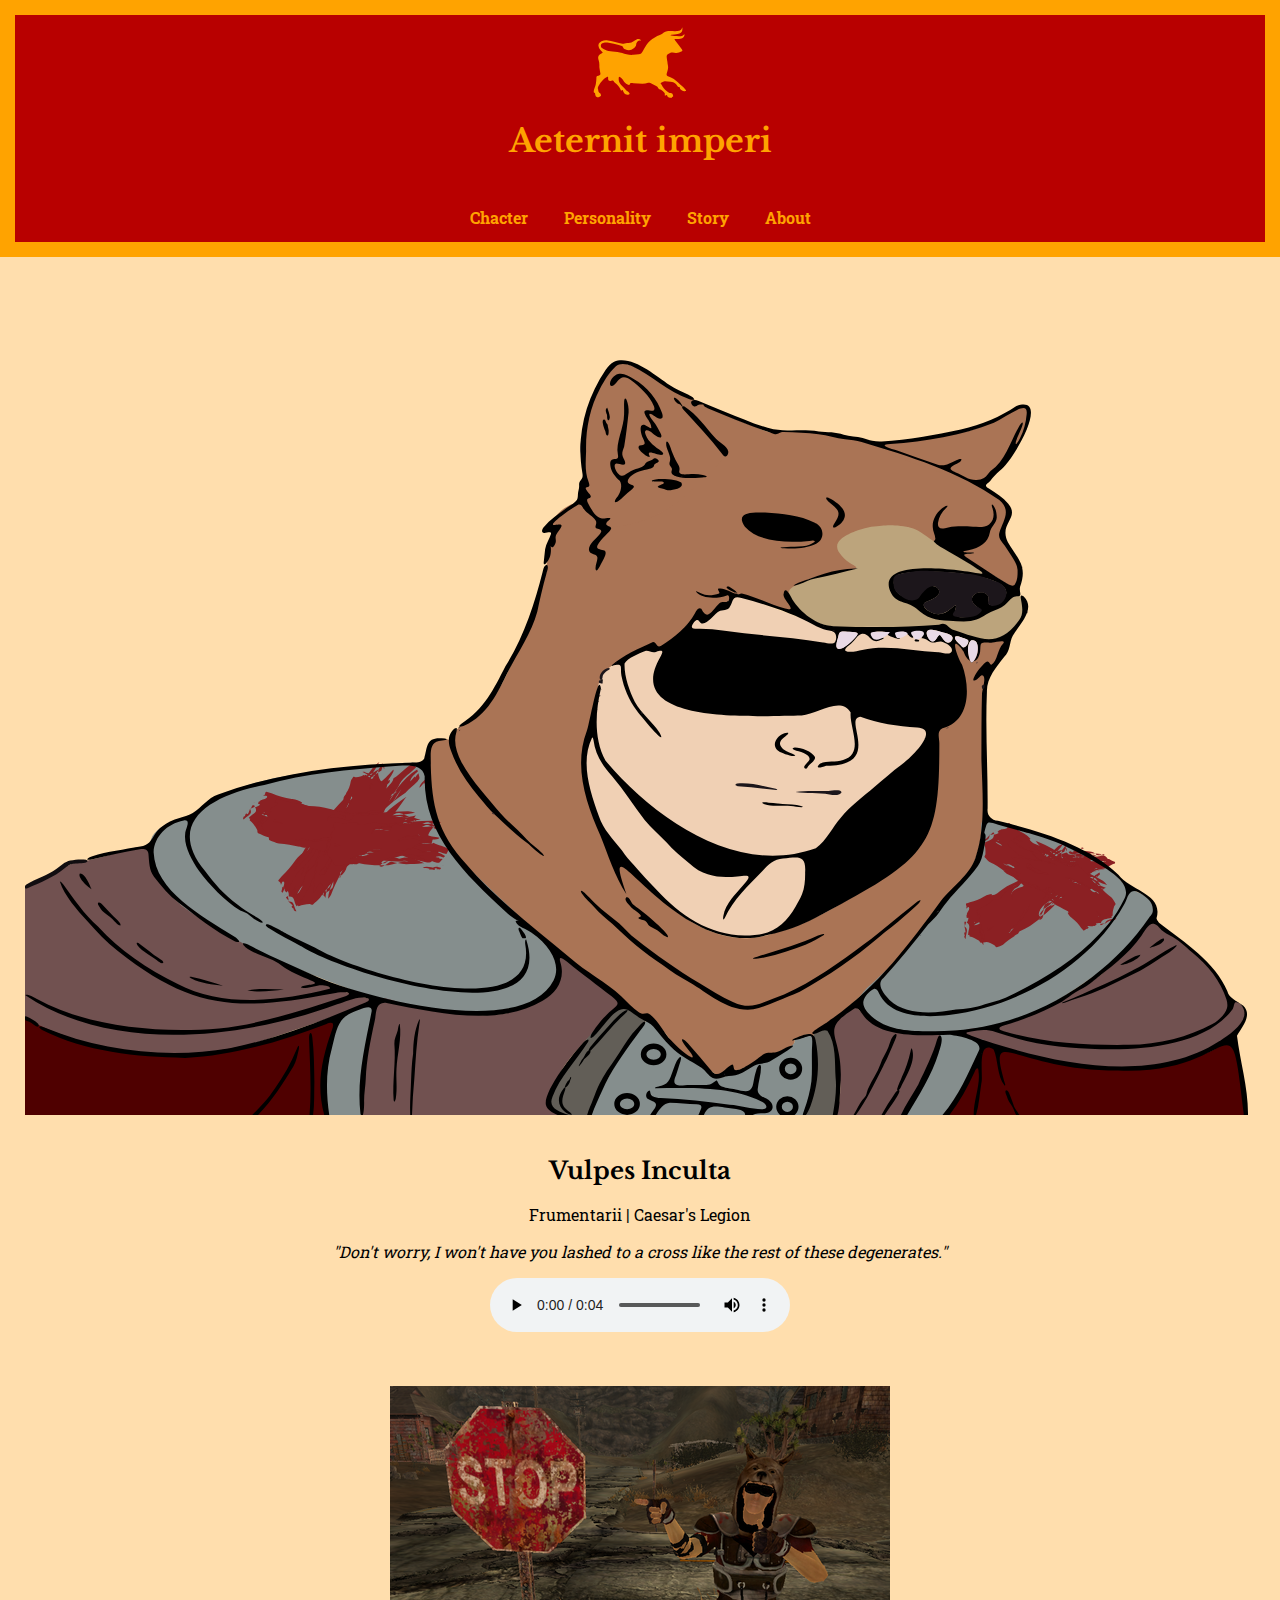
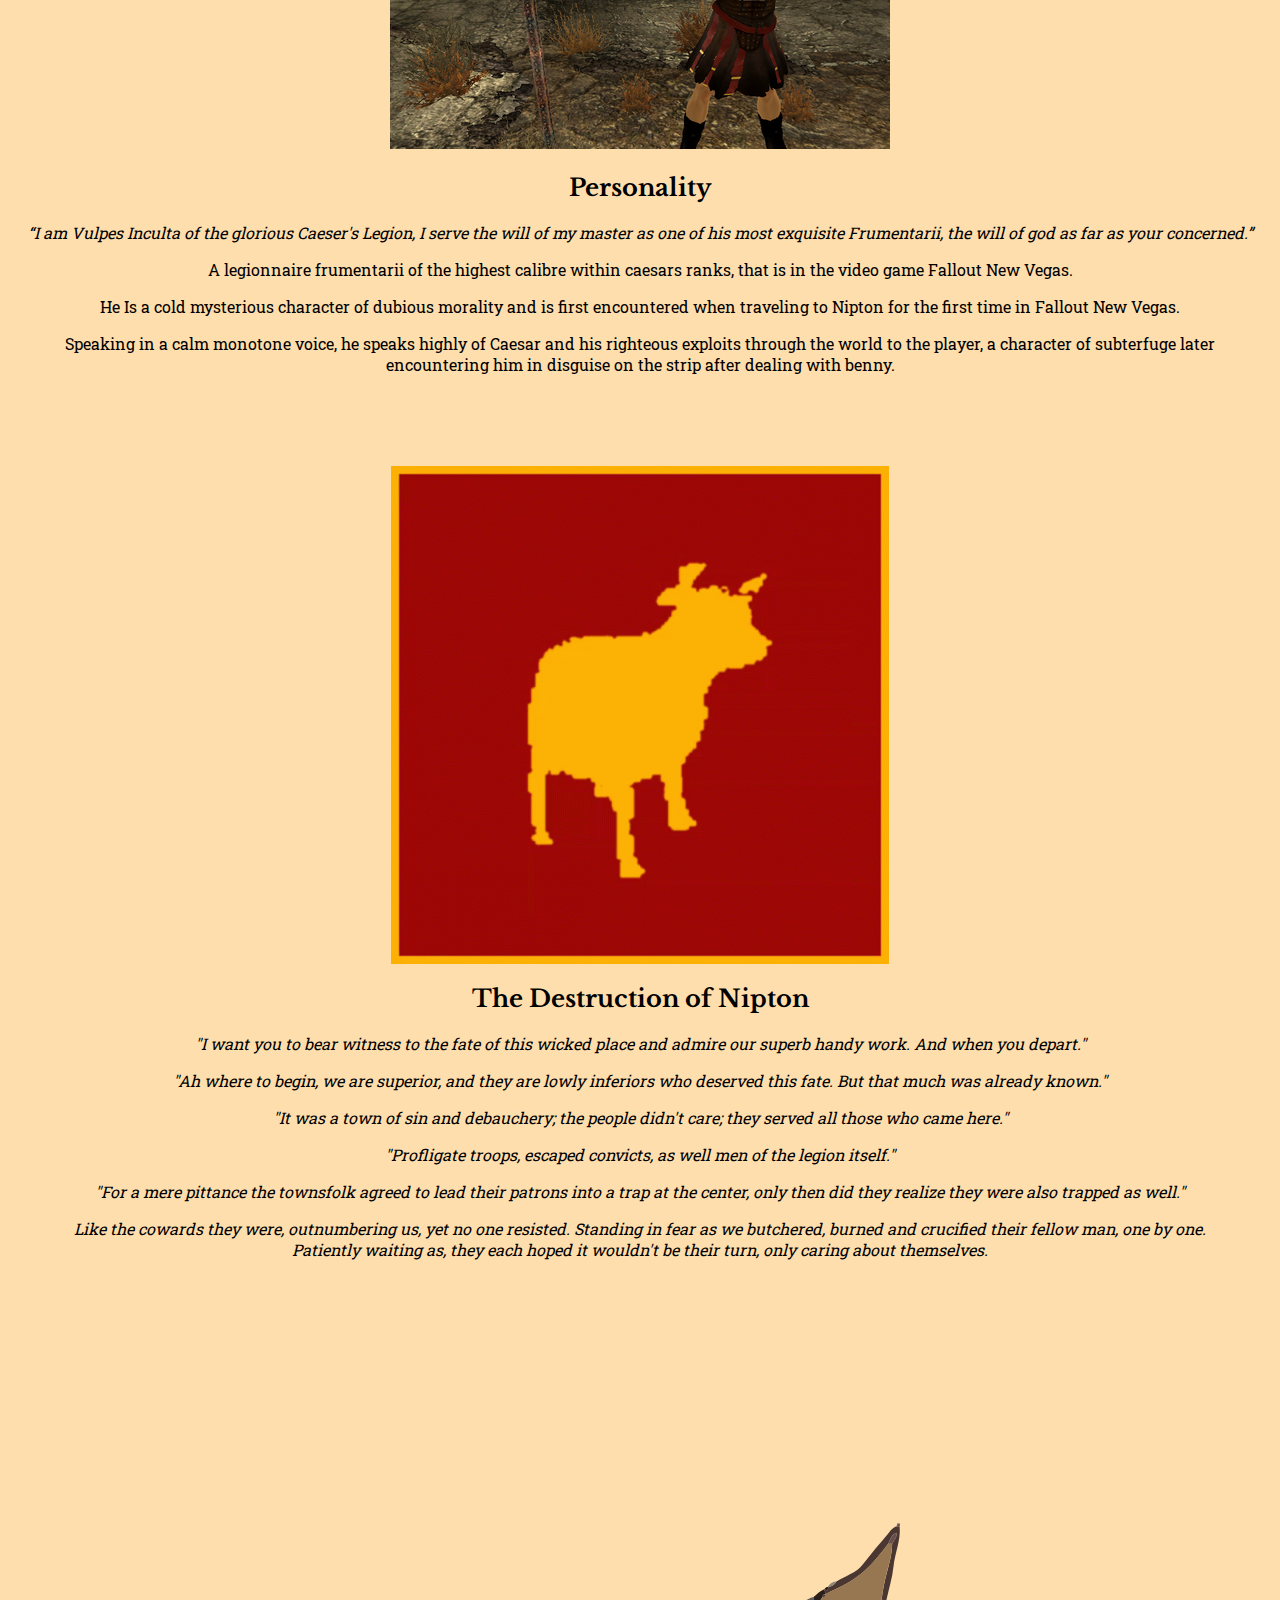
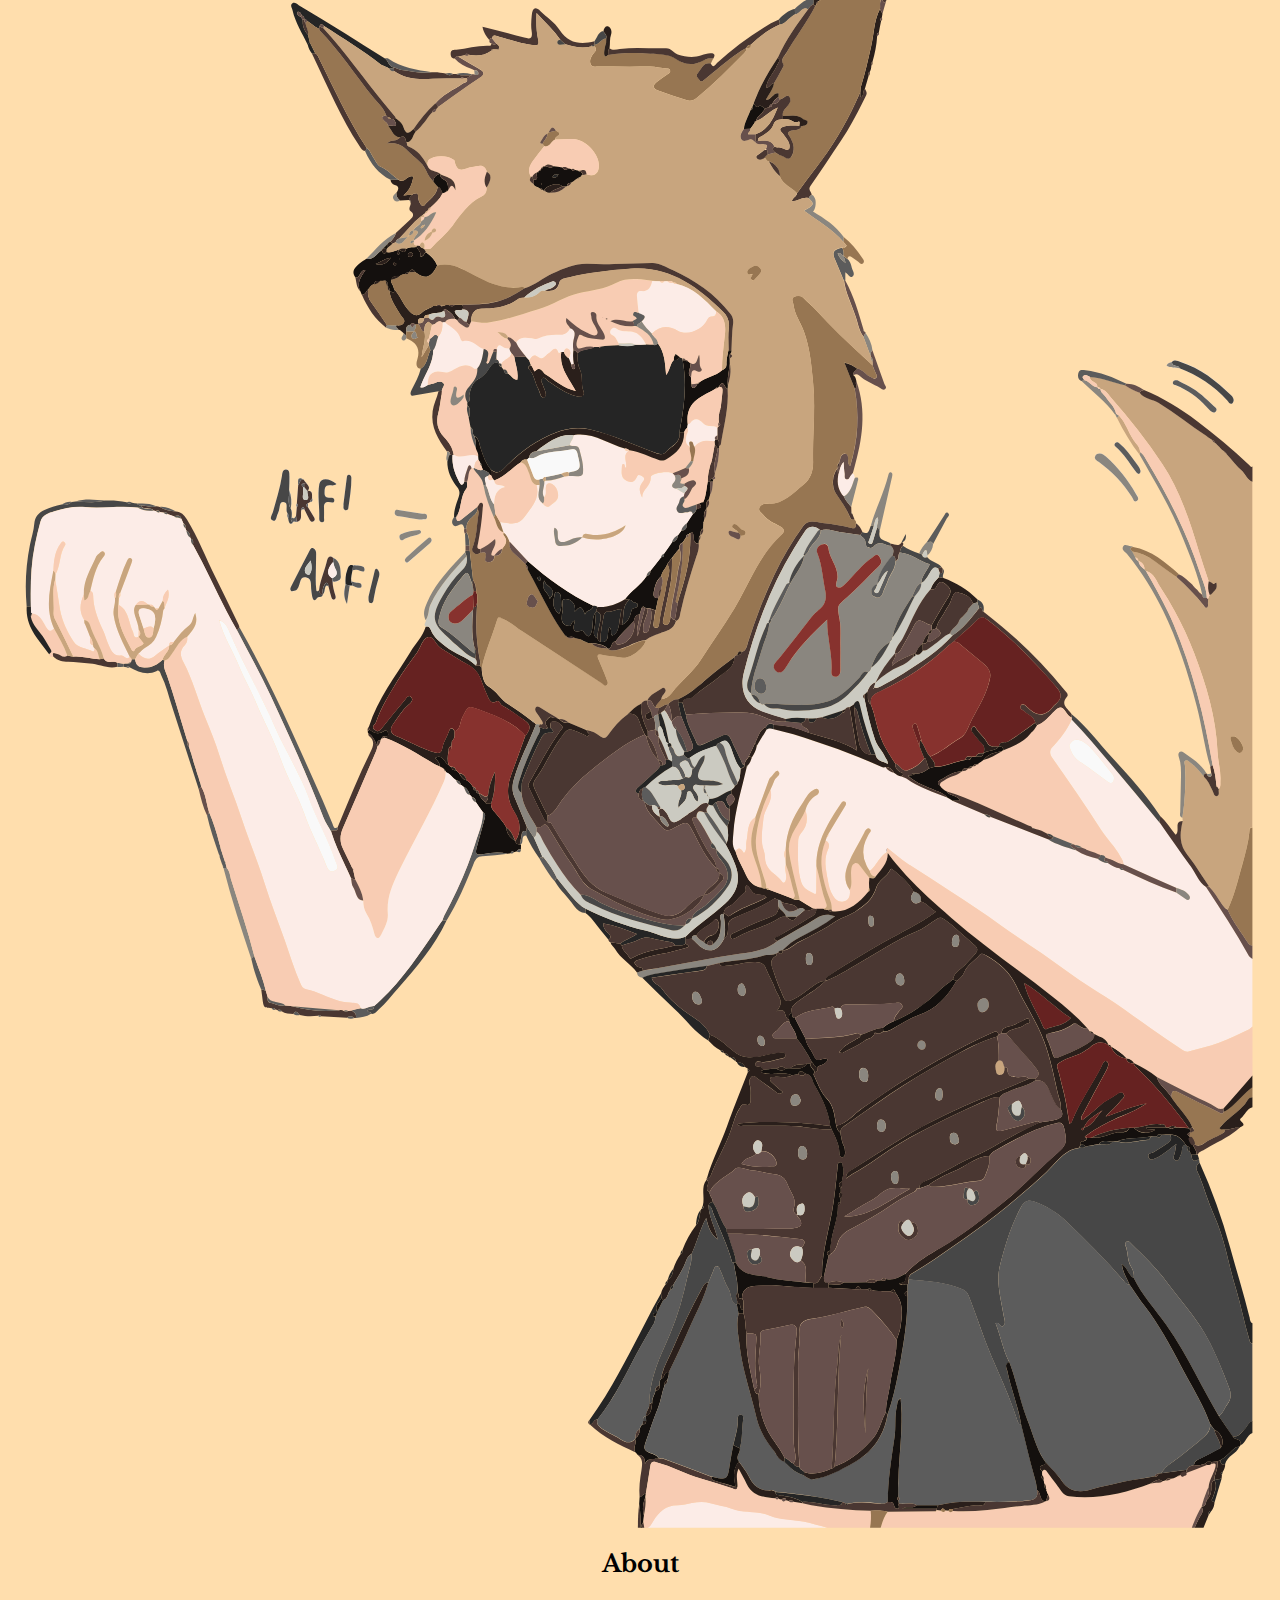
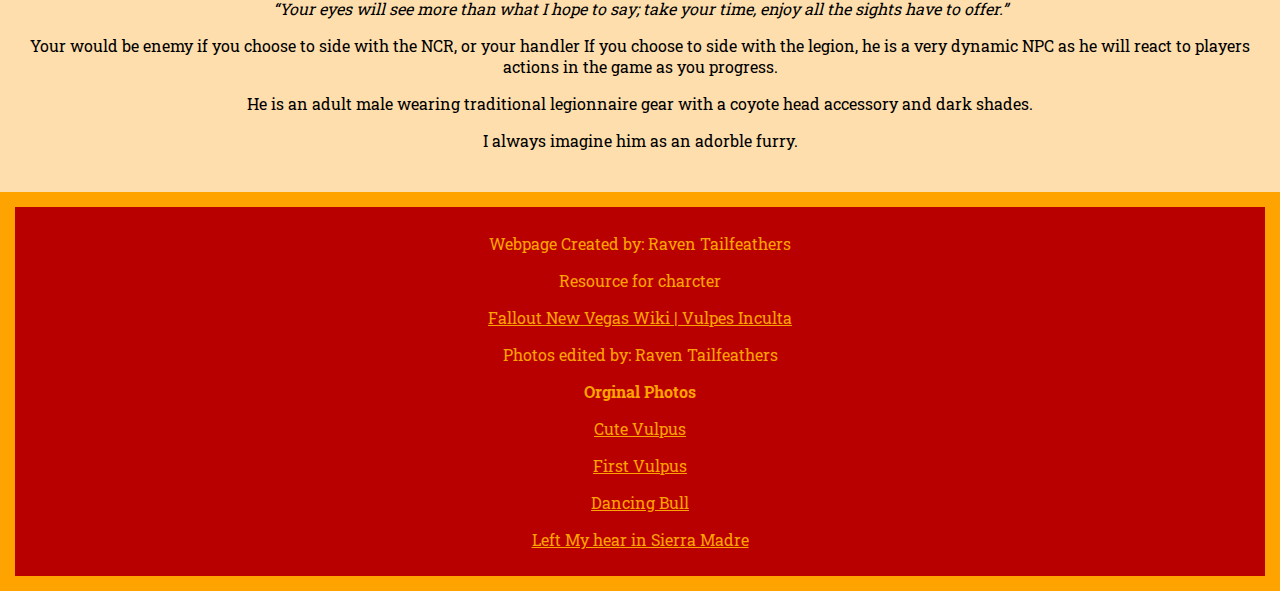
==== First_Page/Index.html @ f5d4653a "Add files via upload" ====
<!DOCTYPE html>
<html>
<head>
    <meta charset="UTF-8" />
    <title>Vulpes_Inculta</title>
    <!--Link-to-CSS----------------------------------------------------------------CSS-->
    <link rel="stylesheet" href="CSS/Style_sheet.css">
    <!--Link-to-fonts-------------------------------------------------------------Font-->
    <link href="https://fonts.googleapis.com/css2?family=Libre+Baskerville:ital,wght@0,400;0,700;1,400&display=swap" rel="stylesheet">
    <link href="https://fonts.googleapis.com/css2?family=Roboto+Slab:wght@100..900&display=swap" rel="stylesheet">
</head>
<body>
<header>
        <div class="Image">
        <img src="Assets/Bull_Standard_Icon.svg">
        </div>
        <h1>Aeternit imperi</h1>
</header>    
<nav>
<div id="navbar">
<ul>
    <li><a href="#Charcter_intro_Section"><b>Chacter</b></a></li>
    <li><a href="#Personality_Section"><b>Personality</b></a></li>
    <li><a href="#The_Nipton_Story_Section"><b>Story</b></a></li>   
    <li><a href="#About_Section"><b>About</b></a></li> 
</ul>
</div>
</nav>
<!----------------Xx First Section Charcter Intro xX------------------------------1st-S-->
<section id="Charcter_intro_Section">
<div class="Image">
<img src="Assets/vulpes_inculta.svg" alt="Stylized Legionnaire Portrait">
</div>
<br>
<h2>Vulpes Inculta</h2>
<p>Frumentarii | Caesar's Legion</p>
<p><i>"Don't worry, I won't have you lashed to a cross like the rest of these degenerates."</i></p>
<!--Audio Player Voice line-->
<audio controls>
<source src="Assets/Don't_worry.mp3" type="audio/mpeg">
</audio>
<!--Audio Player Voice line-->
</section>
<!----------------Xx End of First Section Charcter Intro xX-----------------------1st-S-->
<!----------------Xx Start of Second Section Charcter Personality xX--------------2nd-S-->
<section id="Personality_Section">
<div class="image">
<img src="Assets/Vulpus_inculta_02.png" alt="Vulpes Inculta">
</div>
<h2>Personality</h2>
<p><i>“I am Vulpes Inculta of the glorious Caeser's Legion, I serve the will of my master as one of his most exquisite Frumentarii, the will of god as far as your concerned.”</i></p>
<p>A legionnaire frumentarii of the highest calibre within caesars ranks, that is in the video game Fallout New Vegas.</p>
<p>He Is a cold mysterious character of dubious morality and is first encountered when traveling to Nipton for the first time in Fallout New Vegas.</p>
<p>Speaking in a calm monotone voice, he speaks highly of Caesar and his righteous exploits through the world to the player, a character of subterfuge later encountering him in disguise on the strip after dealing with benny.</p>
</section>
<!----------------Xx End of Second Section Charcter Personality xX-----------------2nd-S-->
<!----------------Xx Start of Third Section Chacter Story xX-----------------------3rd-S-->
<section id="The_Nipton_Story_Section">
<div class="Image" alt="Animated gif Vulpes Inculta">
<img src="Assets/Bull.gif" alt="Animated Dancing Bull">
</div>
<h2>The Destruction of Nipton</h2>
<p><i>"I want you to bear witness to the fate of this wicked place and admire our superb handy work. And when you depart."</i></p>
<p><i>"Ah where to begin, we are superior, and they are lowly inferiors who deserved this fate. But that much was already known."</i></p>
<p><i>"It was a town of sin and debauchery; the people didn't care; they served all those who came here."</i></p>
<p><i>"Profligate troops, escaped convicts, as well men of the legion itself."</i></p>
<p><i>"For a mere pittance the townsfolk agreed to lead their patrons into a trap at the center, only then did they realize they were also trapped as well."</i></p>
<p><i>Like the cowards they were, outnumbering us, yet no one resisted. Standing in fear as we butchered, burned and crucified their fellow man, one by one. Patiently waiting as, they each hoped it wouldn't be their turn, only caring about themselves.</i></p>
</section>
<br>
<!---------------Xx End of Third Section Charcter Story xX--------------------------3rd-S-->
<!---------------Xx Start of Fourth Section Charcter AboutxX------------------------4th-S-->
<section id="About_Section">
<div class="Image">  
<img src="Assets/Femboi_Vulpus-01.svg" alt="Vulpes Inculta">
</div>
<h2>About</h2>
<p><i>“Your eyes will see more than what I hope to say; take your time, enjoy all the sights have to offer.”</i></p>
<p>Your would be enemy if you choose to side with the NCR, or your handler If you choose to side with the legion, he is a very dynamic NPC as he will react to players actions in the game as you progress.</p>
<p>He is an adult male wearing traditional legionnaire gear with a coyote head accessory and dark shades.</p>
<p>I always imagine him as an adorble furry.</p>
</section>
<!----------------Xx End of Fourth Section Charcter About xX------------------------4th-S-->
<footer>
<p>Webpage Created by: Raven Tailfeathers</p>
<p>Resource for charcter</p>
<a href="https://fallout.fandom.com/wiki/Vulpes_Inculta" target="_blank">Fallout New Vegas Wiki | Vulpes Inculta</a>
<p>Photos edited by: Raven Tailfeathers</p>
<p><b>Orginal Photos</b></p>
<p><a href="https://www.google.com/url?sa=i&url=https%3A%2F%2Ffurbooru.org%2Fimages%2F331345%2Frelated&psig=AOvVaw3e93MwtJ-KcfuyiXsW3Ffy&ust=1728413942809000&source=images&cd=vfe&opi=89978449&ved=0CBcQjhxqFwoTCIjCzPX5_IgDFQAAAAAdAAAAABAK" target="_blank">Cute Vulpus</a></p>
<a href="https://www.google.com/url?sa=i&url=https%3A%2F%2Fwww.deviantart.com%2Fxcountingbodiesx%2Fart%2FVulpes-gif-396193988&psig=AOvVaw3e93MwtJ-KcfuyiXsW3Ffy&ust=1728413942809000&source=images&cd=vfe&opi=89978449&ved=0CBUQ3YkBahcKEwiIwsz1-fyIAxUAAAAAHQAAAAAQFQ" target="_blank">First Vulpus</a><p>
<a href="https://www.google.com/imgres?q=fnv%20legion%20gif&imgurl=https%3A%2F%2Fmedia.tenor.com%2Fyxk_pPa4YHYAAAAM%2Fcaesar-legion.gif&imgrefurl=https%3A%2F%2Ftenor.com%2Fview%2Flegion-caesar-fallout-fallout-new-vegas-legion-caesar-gif-25764155&docid=zb1L40LuozpmiM&tbnid=R_t28A6ki0K17M&vet=12ahUKEwiIo5r2-vyIAxW4IzQIHXuLLWcQM3oECFMQAA..i&w=220&h=220&hcb=2&ved=2ahUKEwiIo5r2-vyIAxW4IzQIHXuLLWcQM3oECFMQAA" target="_blank">Dancing Bull</a></p>
<p><a href="https://www.google.com/url?sa=i&url=https%3A%2F%2Fseethedivide.tumblr.com%2Fpost%2F90292250938%2Fso-i-found-this-vulpes-inculta-game&psig=AOvVaw3xcY4A-Z00WD6hvCrKgiCd&ust=1728414380640000&source=images&cd=vfe&opi=89978449&ved=0CBQQjRxqFwoTCIDSr7v7_IgDFQAAAAAdAAAAABAE" target="_blank">Left My hear in Sierra Madre </a></p>
</footer>
</body>
</html>
---- First_Page/CSS/Style_sheet.css ----
body{
    background-color: #FFDEAD;
    margin: 0;
    padding: 0;
    font-family: "Roboto Slab", serif;
}
h1, h2{text-align: center;
    font-family: "Libre Baskerville", serif;
}
header{
    color: #FFA300;
    background-color: #B80000;
    border-top: solid 15px;
    border-left: solid 15px;
    border-right: solid 15px;
    border-color: #FFA300;
    padding-top: 10px;
    padding-bottom: 10px;
}
ul {
    list-style-type: none;
    margin: 0;
    padding: 0;
    overflow: hidden;
    background-color: #B80000;
    border-left: solid 15px;
    border-right: solid 15px;
    border-bottom: solid 15px;
    border-color: #FFA300;
    text-align: center;
  }
li{
    display: inline;
  } 
li a {
    display: inline-block;
    color: #FFA300;
    text-align: center;
    padding: 14px 16px;
    text-decoration: none;
  }
li a:hover {
    color: #B80000;
    background-color: #FFA300;
}
footer{
    text-align: center;
    color: #FFA300;
    background-color: #B80000;
    padding: 10px;
    border: solid 15px;
    border-color: #FFA300;
}
footer a {
    color: #FFA300;
}
footer a:hover {
    color: #B80000;
    background-color: #FFA300;
}
.Image{
    display: flex;
    justify-content: center;
}
#Charcter_intro_Section{
    padding: 25px;
    margin-top: 50px;
    text-align: center;
}
#Personality_Section{
    text-align: center;
    padding: 25px;
}
#The_Nipton_Story_Section{
    text-align: center;
    padding: 25px;
    margin: 25px;
}
#About_Section{
    text-align: center;
    padding: 25px;
}
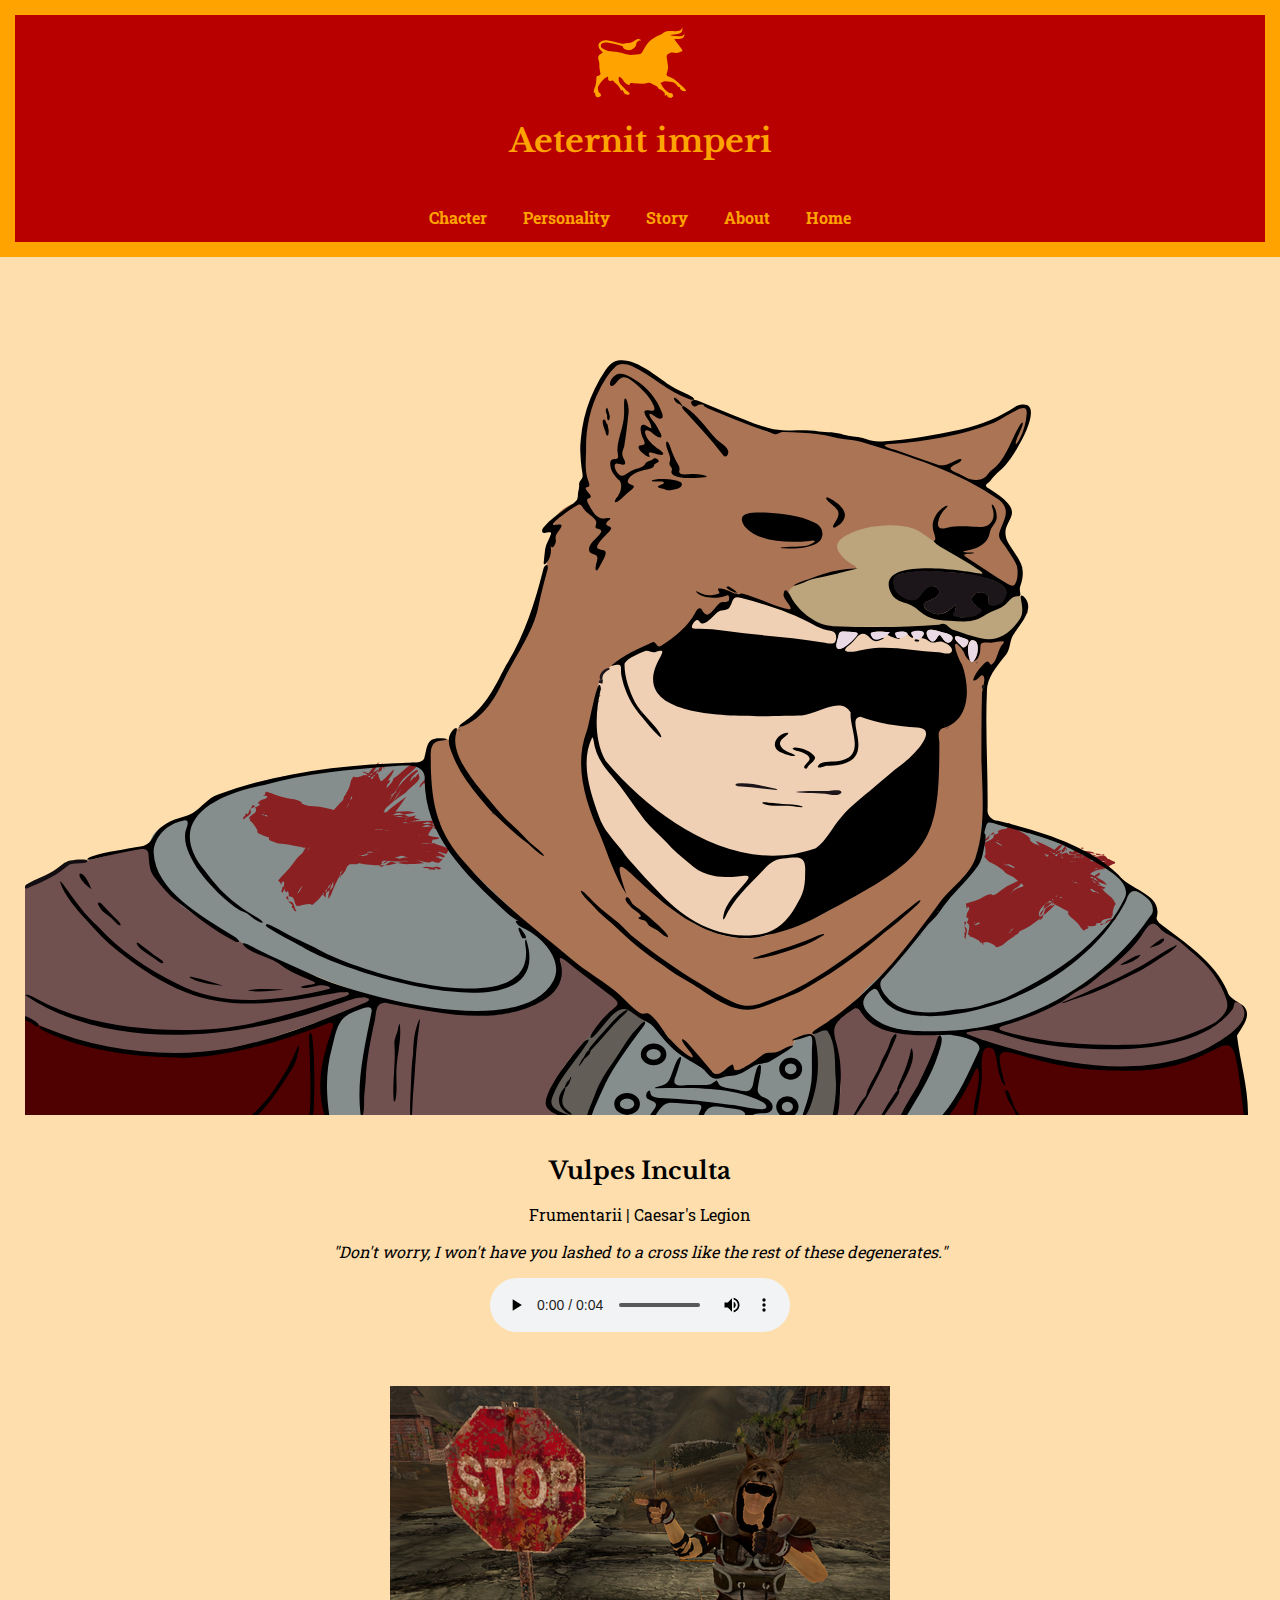
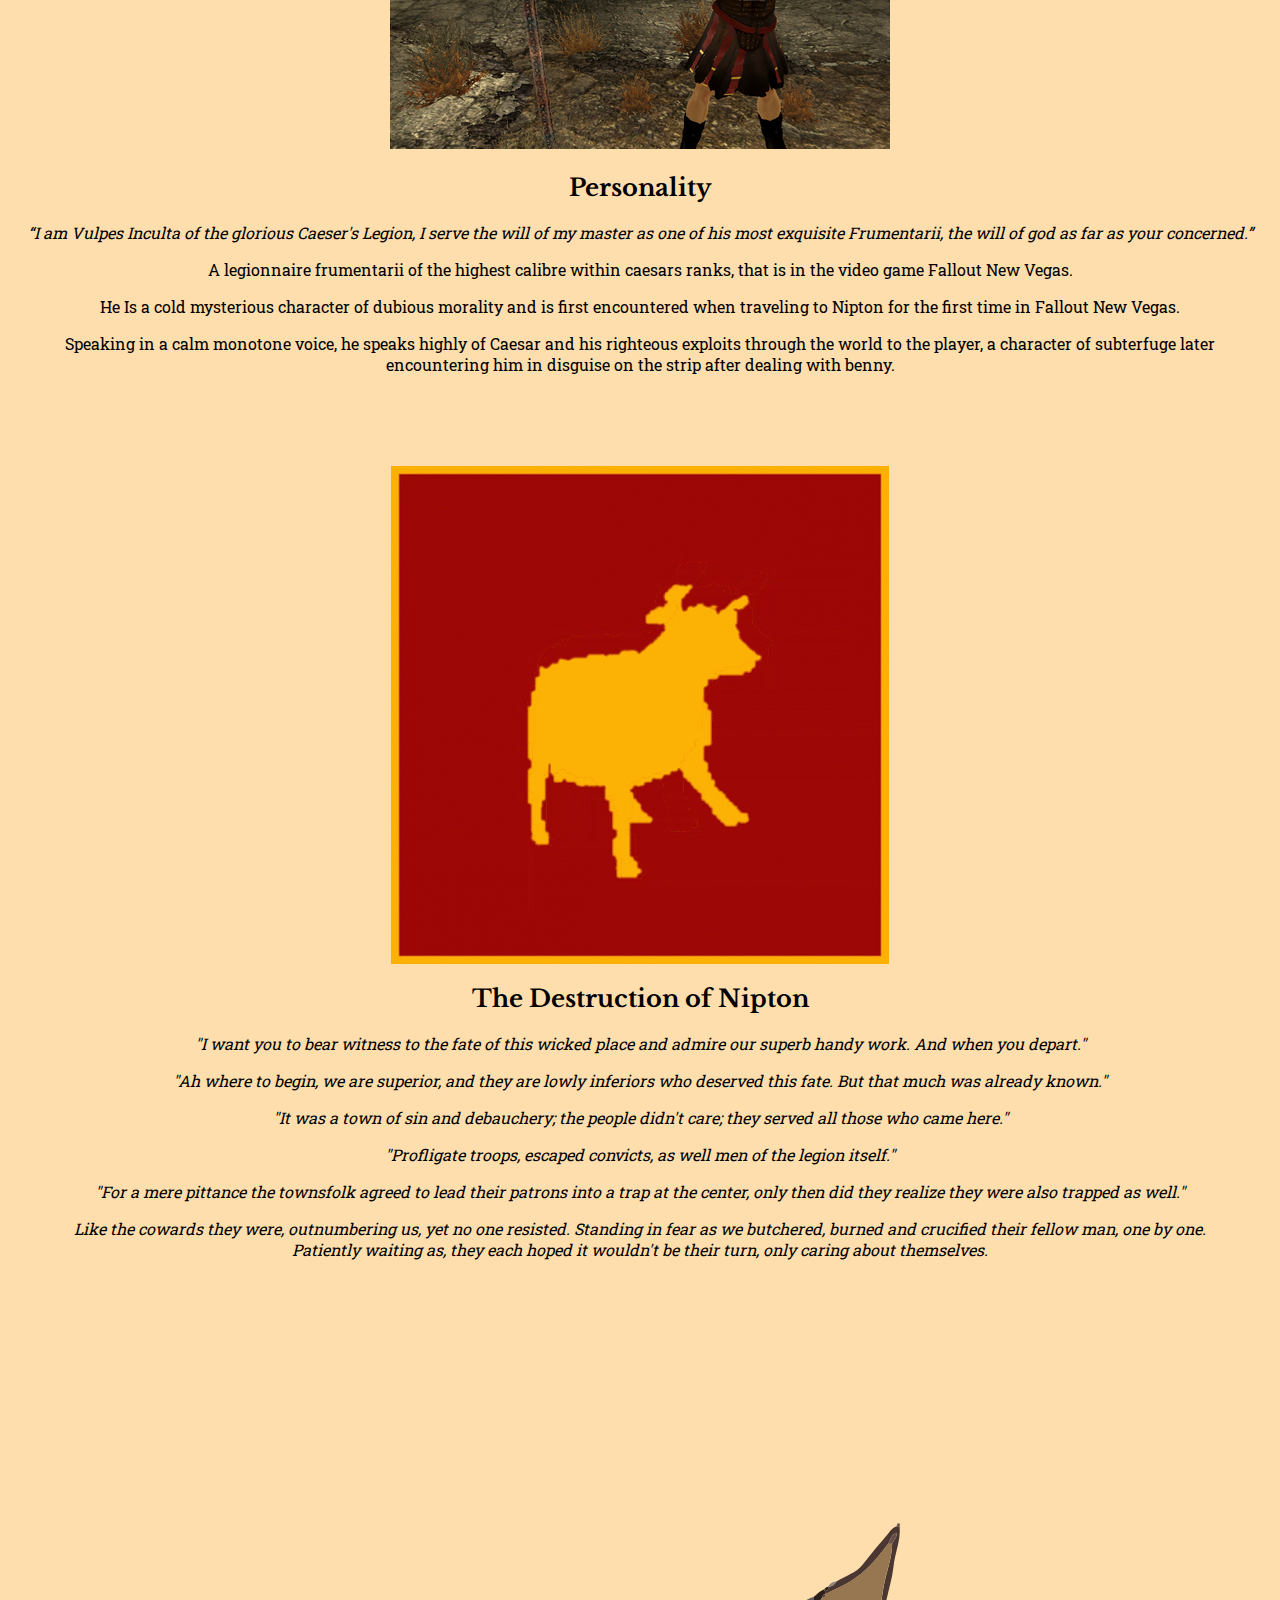
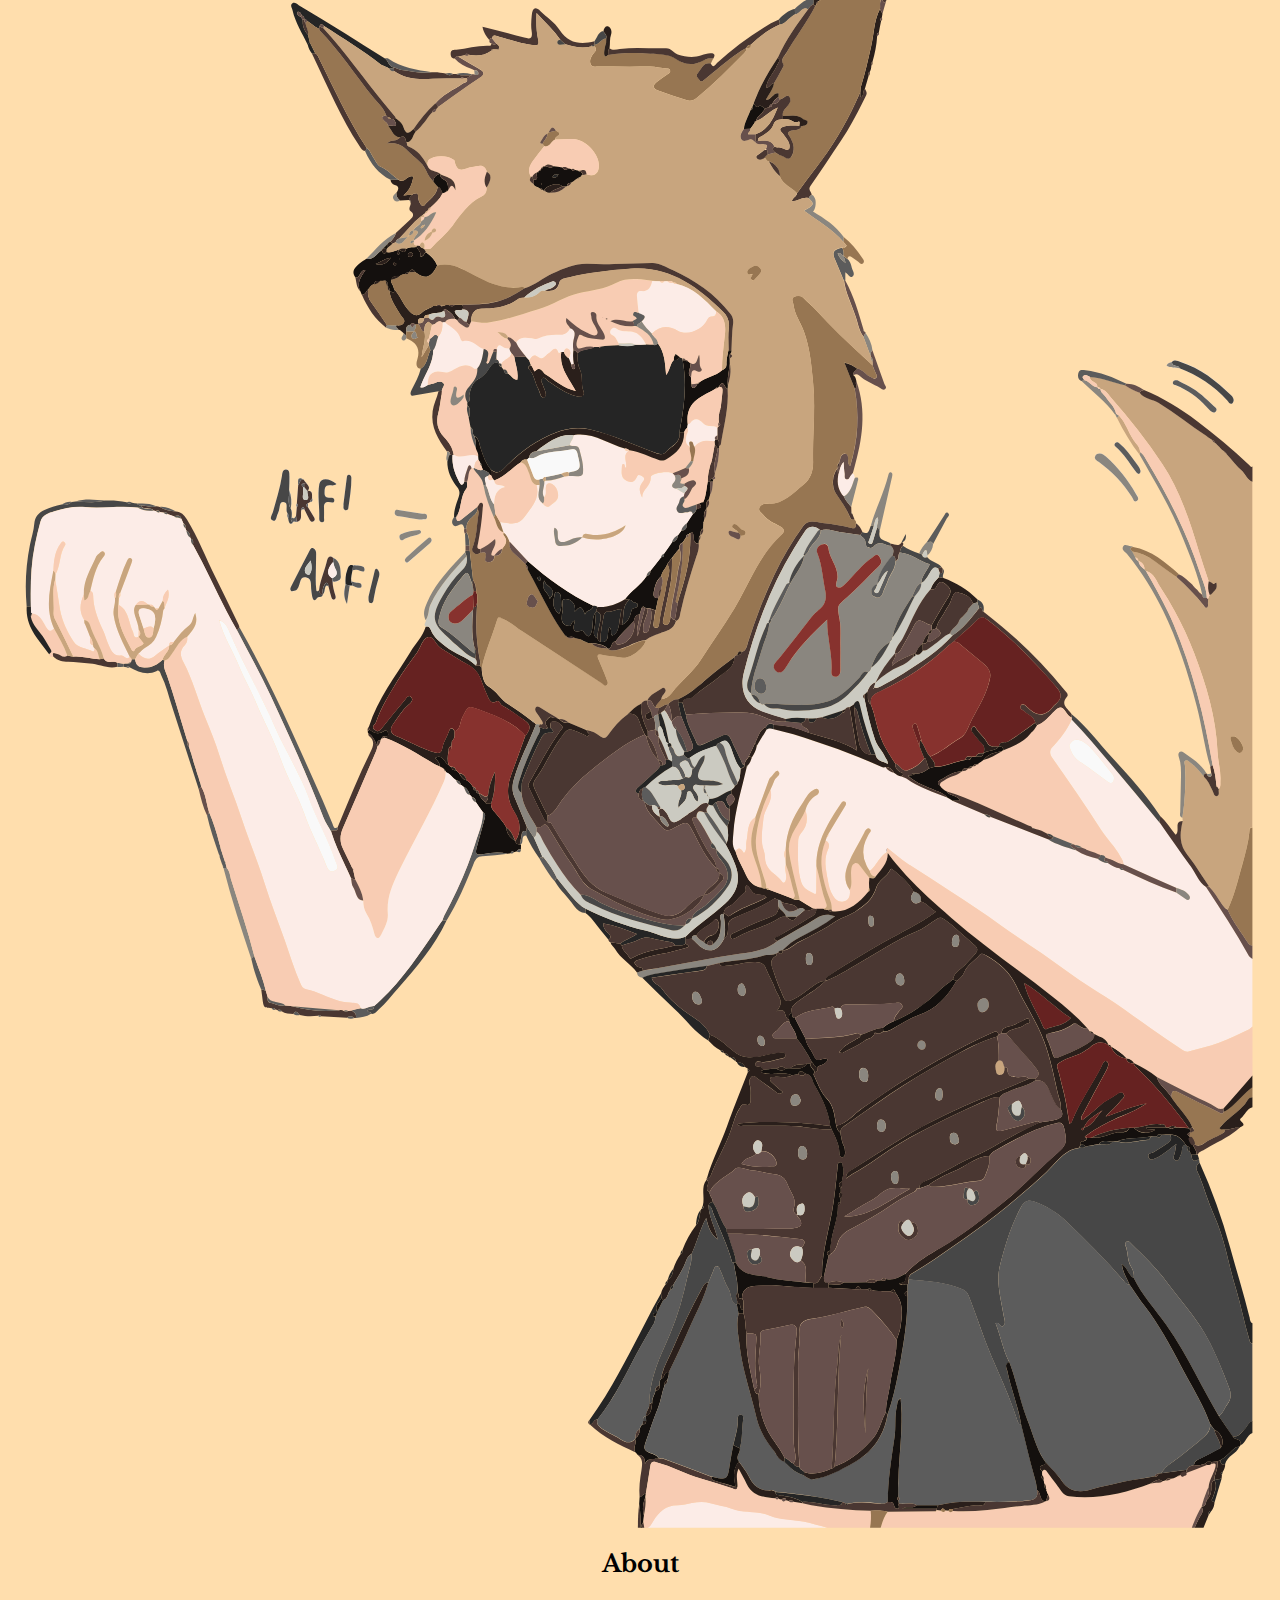
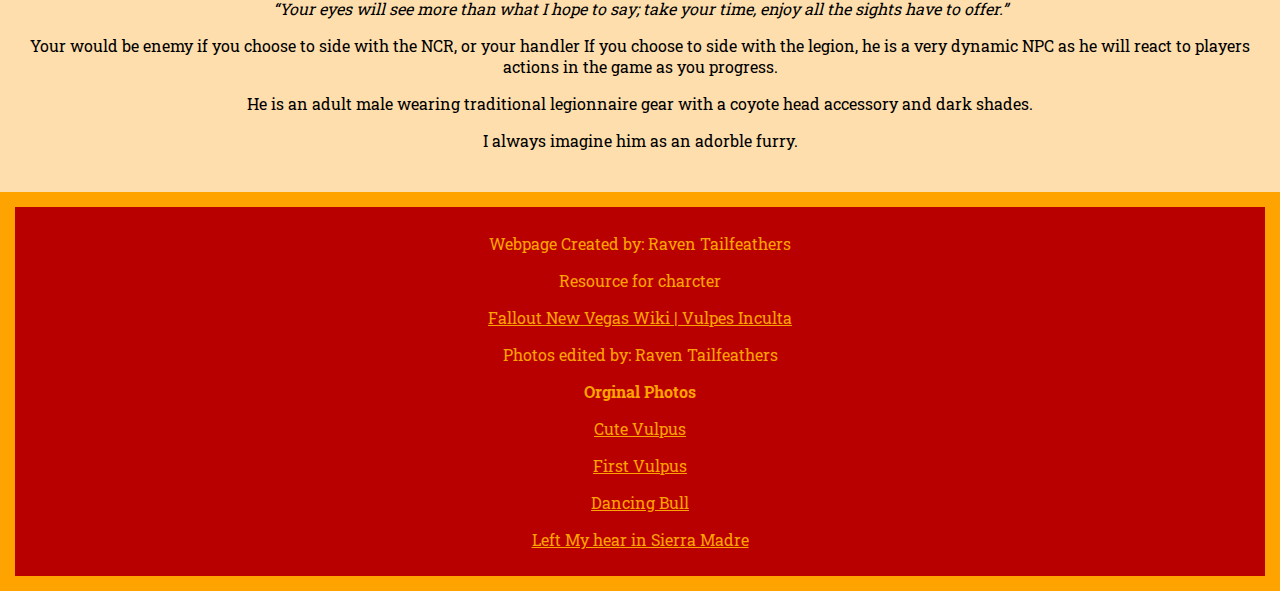
==== commit 9c3a7e21: "Update Index.html" ====
--- a/First_Page/Index.html
+++ b/First_Page/Index.html
@@ -22,7 +22,8 @@
     <li><a href="#Charcter_intro_Section"><b>Chacter</b></a></li>
     <li><a href="#Personality_Section"><b>Personality</b></a></li>
     <li><a href="#The_Nipton_Story_Section"><b>Story</b></a></li>   
-    <li><a href="#About_Section"><b>About</b></a></li> 
+    <li><a href="#About_Section"><b>About</b></a></li>
+    <li><a href="https://www.raventailfeathers.ca"><b>Home</b></a></li> 
 </ul>
 </div>
 </nav>
@@ -93,4 +94,4 @@
 <p><a href="https://www.google.com/url?sa=i&url=https%3A%2F%2Fseethedivide.tumblr.com%2Fpost%2F90292250938%2Fso-i-found-this-vulpes-inculta-game&psig=AOvVaw3xcY4A-Z00WD6hvCrKgiCd&ust=1728414380640000&source=images&cd=vfe&opi=89978449&ved=0CBQQjRxqFwoTCIDSr7v7_IgDFQAAAAAdAAAAABAE" target="_blank">Left My hear in Sierra Madre </a></p>
 </footer>
 </body>
-</html>+</html>
